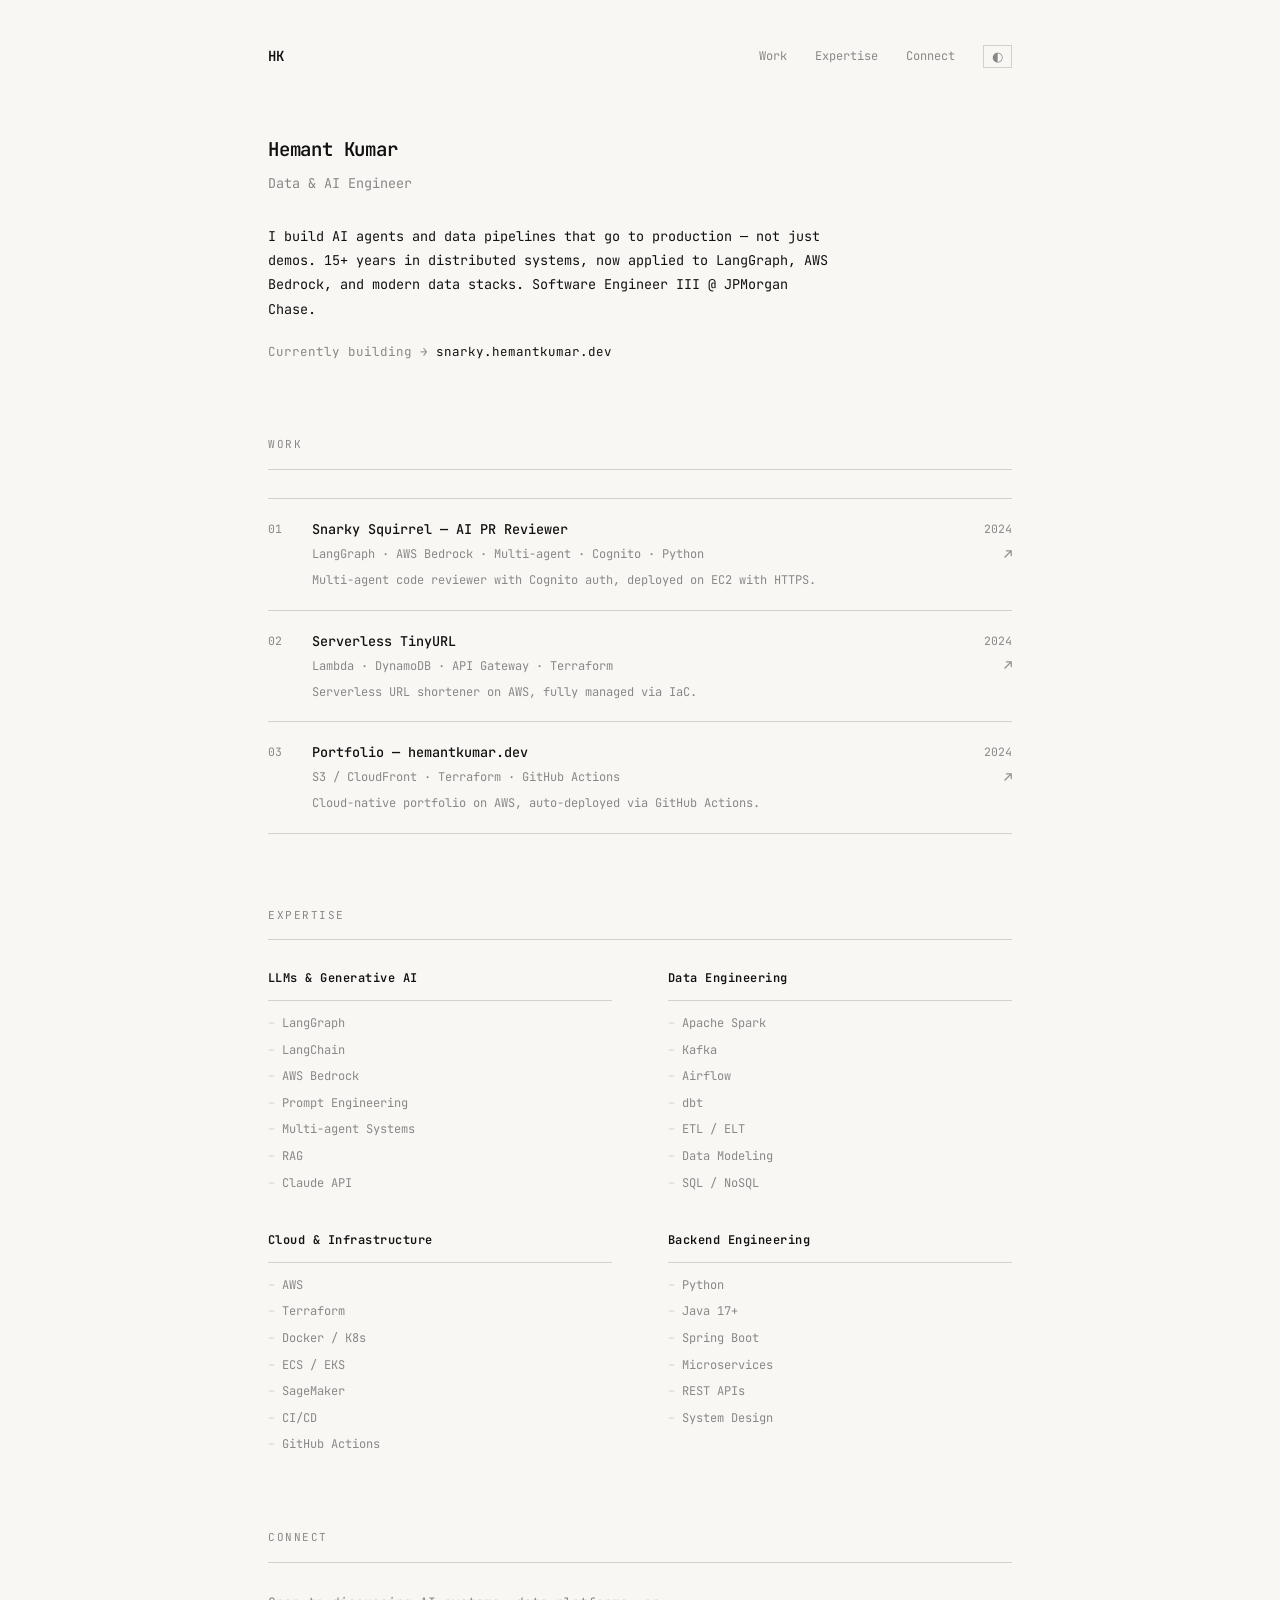
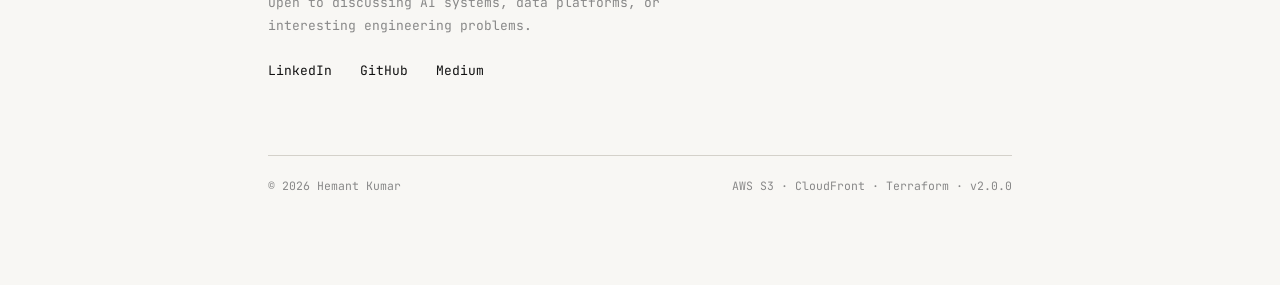
==== hemantkumardev/index.html @ 860867bf "Redesign portfolio as monospace minimal site + update README for Data & AI Engineer positioning - Re" ====
<!DOCTYPE html>
<html lang="en">
<head>
    <meta charset="UTF-8">
    <meta name="viewport" content="width=device-width, initial-scale=1.0">
    <title>Hemant Kumar — Data & AI Engineer</title>

    <!-- Prevent theme flash -->
    <script>
      (function () {
        var s = localStorage.getItem('hk-theme');
        var p = window.matchMedia('(prefers-color-scheme: dark)').matches;
        if (s === 'dark' || (!s && p)) document.documentElement.classList.add('dark');
      })();
    </script>

    <link rel="preconnect" href="https://fonts.googleapis.com">
    <link rel="preconnect" href="https://fonts.gstatic.com" crossorigin>
    <link href="https://fonts.googleapis.com/css2?family=JetBrains+Mono:wght@400;500;600&display=swap" rel="stylesheet">

    <style>
        /* ── THEME ───────────────────────────────────────── */
        :root {
          --bg:       #f8f7f4;
          --text:     #111111;
          --muted:    #888888;
          --border:   #d4d1ca;
          --row-hover:#f0ede8;
          --link:     #111111;
        }
        html.dark {
          --bg:       #0e0e0e;
          --text:     #dedad4;
          --muted:    #555555;
          --border:   #242424;
          --row-hover:#161616;
          --link:     #dedad4;
        }

        /* ── RESET ───────────────────────────────────────── */
        *, *::before, *::after { box-sizing: border-box; margin: 0; padding: 0; }

        /* ── BASE ────────────────────────────────────────── */
        body {
          font-family: 'JetBrains Mono', 'Courier New', monospace;
          font-size: 13.5px;
          line-height: 1.8;
          background: var(--bg);
          color: var(--text);
          max-width: 800px;
          margin: 0 auto;
          padding: 44px 28px 88px;
          transition: background 0.2s ease, color 0.2s ease;
        }

        a {
          color: var(--link);
          text-decoration: none;
        }
        a:hover {
          text-decoration: underline;
          text-decoration-thickness: 1px;
          text-underline-offset: 3px;
        }

        /* ── NAV ─────────────────────────────────────────── */
        .nav {
          display: flex;
          align-items: center;
          justify-content: space-between;
          margin-bottom: 64px;
        }
        .nav-logo {
          font-weight: 600;
          font-size: 14px;
          letter-spacing: 0.02em;
        }
        .nav-right {
          display: flex;
          align-items: center;
          gap: 28px;
        }
        .nav-link {
          font-size: 12px;
          color: var(--muted);
          transition: color 0.15s;
        }
        .nav-link:hover {
          color: var(--text);
          text-decoration: none;
        }
        .theme-btn {
          background: none;
          border: 1px solid var(--border);
          color: var(--muted);
          font-family: inherit;
          font-size: 13px;
          line-height: 1;
          cursor: pointer;
          padding: 4px 8px;
          transition: color 0.15s, border-color 0.15s;
        }
        .theme-btn:hover {
          color: var(--text);
          border-color: var(--text);
        }

        /* ── SECTION LABEL ───────────────────────────────── */
        .label {
          font-size: 11px;
          letter-spacing: 0.14em;
          text-transform: uppercase;
          color: var(--muted);
          padding-bottom: 14px;
          border-bottom: 1px solid var(--border);
          margin-bottom: 28px;
        }

        /* ── HERO ────────────────────────────────────────── */
        .hero {
          margin-bottom: 72px;
        }
        .hero-name {
          font-size: 19px;
          font-weight: 600;
          letter-spacing: -0.01em;
          margin-bottom: 4px;
        }
        .hero-role {
          color: var(--muted);
          margin-bottom: 28px;
        }
        .hero-bio {
          max-width: 560px;
          margin-bottom: 20px;
          color: var(--text);
        }
        .hero-now {
          font-size: 12.5px;
          color: var(--muted);
        }
        .hero-now a { color: var(--text); }

        /* ── WORK ────────────────────────────────────────── */
        .work {
          margin-bottom: 72px;
        }
        .project {
          display: grid;
          grid-template-columns: 28px 1fr auto;
          column-gap: 16px;
          padding: 18px 0;
          border-bottom: 1px solid var(--border);
          color: var(--text);
          transition: background 0.12s, padding 0.12s;
          cursor: pointer;
        }
        .project:first-of-type {
          border-top: 1px solid var(--border);
        }
        .project:hover {
          background: var(--row-hover);
          padding-left: 10px;
          padding-right: 10px;
          margin-left: -10px;
          margin-right: -10px;
          text-decoration: none;
        }
        .project-num {
          font-size: 11.5px;
          color: var(--muted);
          padding-top: 2px;
        }
        .project-body { min-width: 0; }
        .project-title {
          font-weight: 500;
          margin-bottom: 3px;
        }
        .project-tags {
          font-size: 12px;
          color: var(--muted);
          margin-bottom: 4px;
        }
        .project-desc {
          font-size: 12px;
          color: var(--muted);
        }
        .project-right {
          text-align: right;
          display: flex;
          flex-direction: column;
          align-items: flex-end;
          gap: 2px;
          padding-top: 2px;
        }
        .project-year {
          font-size: 11.5px;
          color: var(--muted);
          white-space: nowrap;
        }
        .project-arrow {
          font-size: 14px;
          color: var(--muted);
          transition: color 0.12s;
        }
        .project:hover .project-arrow {
          color: var(--text);
        }

        /* ── EXPERTISE ───────────────────────────────────── */
        .expertise {
          margin-bottom: 72px;
        }
        .skills-grid {
          display: grid;
          grid-template-columns: 1fr 1fr;
          gap: 36px 56px;
        }
        .skill-group { }
        .skill-group-name {
          font-size: 12px;
          font-weight: 600;
          letter-spacing: 0.04em;
          margin-bottom: 12px;
          padding-bottom: 10px;
          border-bottom: 1px solid var(--border);
        }
        .skill-list {
          list-style: none;
          display: flex;
          flex-direction: column;
          gap: 5px;
        }
        .skill-list li {
          font-size: 12px;
          color: var(--muted);
        }
        .skill-list li::before {
          content: "– ";
          color: var(--border);
        }

        /* ── CONNECT ─────────────────────────────────────── */
        .connect {
          margin-bottom: 72px;
        }
        .connect-bio {
          color: var(--muted);
          max-width: 460px;
          margin-bottom: 22px;
          font-size: 13px;
        }
        .connect-links {
          display: flex;
          gap: 28px;
        }
        .connect-link {
          font-size: 13px;
        }

        /* ── FOOTER ──────────────────────────────────────── */
        footer {
          padding-top: 20px;
          border-top: 1px solid var(--border);
          display: flex;
          justify-content: space-between;
          align-items: center;
          flex-wrap: wrap;
          gap: 8px;
          font-size: 11.5px;
          color: var(--muted);
        }

        /* ── RESPONSIVE ──────────────────────────────────── */
        @media (max-width: 560px) {
          body { padding: 32px 20px 64px; }
          .skills-grid { grid-template-columns: 1fr; gap: 28px; }
          .nav-right { gap: 16px; }
          .project { grid-template-columns: 24px 1fr auto; column-gap: 12px; }
        }
    </style>
</head>
<body>

<!-- Nav -->
<nav class="nav">
    <a href="#" class="nav-logo">HK</a>
    <div class="nav-right">
        <a href="#work"      class="nav-link">Work</a>
        <a href="#expertise" class="nav-link">Expertise</a>
        <a href="#connect"   class="nav-link">Connect</a>
        <button id="theme-toggle" class="theme-btn" aria-label="Toggle theme" title="Toggle light / dark">◐</button>
    </div>
</nav>

<main>

    <!-- Hero -->
    <section class="hero">
        <p class="hero-name">Hemant Kumar</p>
        <p class="hero-role">Data &amp; AI Engineer</p>
        <p class="hero-bio">
            I build AI agents and data pipelines that go to production — not just demos.
            15+ years in distributed systems, now applied to LangGraph, AWS Bedrock, and modern data stacks.
            Software Engineer III @ JPMorgan Chase.
        </p>
        <p class="hero-now">
            Currently building → <a href="https://snarky.hemantkumar.dev" target="_blank">snarky.hemantkumar.dev</a>
        </p>
    </section>

    <!-- Work -->
    <section id="work" class="work">
        <p class="label">Work</p>

        <a href="https://snarky.hemantkumar.dev" target="_blank" class="project">
            <span class="project-num">01</span>
            <div class="project-body">
                <p class="project-title">Snarky Squirrel — AI PR Reviewer</p>
                <p class="project-tags">LangGraph · AWS Bedrock · Multi-agent · Cognito · Python</p>
                <p class="project-desc">Multi-agent code reviewer with Cognito auth, deployed on EC2 with HTTPS.</p>
            </div>
            <div class="project-right">
                <span class="project-year">2024</span>
                <span class="project-arrow">↗</span>
            </div>
        </a>

        <a href="https://links.hemantkumar.dev" target="_blank" class="project">
            <span class="project-num">02</span>
            <div class="project-body">
                <p class="project-title">Serverless TinyURL</p>
                <p class="project-tags">Lambda · DynamoDB · API Gateway · Terraform</p>
                <p class="project-desc">Serverless URL shortener on AWS, fully managed via IaC.</p>
            </div>
            <div class="project-right">
                <span class="project-year">2024</span>
                <span class="project-arrow">↗</span>
            </div>
        </a>

        <a href="https://hemantkumar.dev" target="_blank" class="project">
            <span class="project-num">03</span>
            <div class="project-body">
                <p class="project-title">Portfolio — hemantkumar.dev</p>
                <p class="project-tags">S3 / CloudFront · Terraform · GitHub Actions</p>
                <p class="project-desc">Cloud-native portfolio on AWS, auto-deployed via GitHub Actions.</p>
            </div>
            <div class="project-right">
                <span class="project-year">2024</span>
                <span class="project-arrow">↗</span>
            </div>
        </a>
    </section>

    <!-- Expertise -->
    <section id="expertise" class="expertise">
        <p class="label">Expertise</p>

        <div class="skills-grid">
            <div class="skill-group">
                <p class="skill-group-name">LLMs &amp; Generative AI</p>
                <ul class="skill-list">
                    <li>LangGraph</li>
                    <li>LangChain</li>
                    <li>AWS Bedrock</li>
                    <li>Prompt Engineering</li>
                    <li>Multi-agent Systems</li>
                    <li>RAG</li>
                    <li>Claude API</li>
                </ul>
            </div>

            <div class="skill-group">
                <p class="skill-group-name">Data Engineering</p>
                <ul class="skill-list">
                    <li>Apache Spark</li>
                    <li>Kafka</li>
                    <li>Airflow</li>
                    <li>dbt</li>
                    <li>ETL / ELT</li>
                    <li>Data Modeling</li>
                    <li>SQL / NoSQL</li>
                </ul>
            </div>

            <div class="skill-group">
                <p class="skill-group-name">Cloud &amp; Infrastructure</p>
                <ul class="skill-list">
                    <li>AWS</li>
                    <li>Terraform</li>
                    <li>Docker / K8s</li>
                    <li>ECS / EKS</li>
                    <li>SageMaker</li>
                    <li>CI/CD</li>
                    <li>GitHub Actions</li>
                </ul>
            </div>

            <div class="skill-group">
                <p class="skill-group-name">Backend Engineering</p>
                <ul class="skill-list">
                    <li>Python</li>
                    <li>Java 17+</li>
                    <li>Spring Boot</li>
                    <li>Microservices</li>
                    <li>REST APIs</li>
                    <li>System Design</li>
                </ul>
            </div>
        </div>
    </section>

    <!-- Connect -->
    <section id="connect" class="connect">
        <p class="label">Connect</p>
        <p class="connect-bio">
            Open to discussing AI systems, data platforms, or interesting engineering problems.
        </p>
        <div class="connect-links">
            <a href="https://www.linkedin.com/in/hemantk01/" target="_blank" class="connect-link">LinkedIn</a>
            <a href="https://github.com/hkcodebase"           target="_blank" class="connect-link">GitHub</a>
            <a href="https://hkcodeblogs.medium.com"          target="_blank" class="connect-link">Medium</a>
        </div>
    </section>

</main>

<footer>
    <span>© 2026 Hemant Kumar</span>
    <span>AWS S3 · CloudFront · Terraform · v2.0.0</span>
</footer>

<script>
    document.getElementById('theme-toggle').addEventListener('click', function () {
        var isDark = document.documentElement.classList.toggle('dark');
        localStorage.setItem('hk-theme', isDark ? 'dark' : 'light');
    });
</script>

</body>
</html>
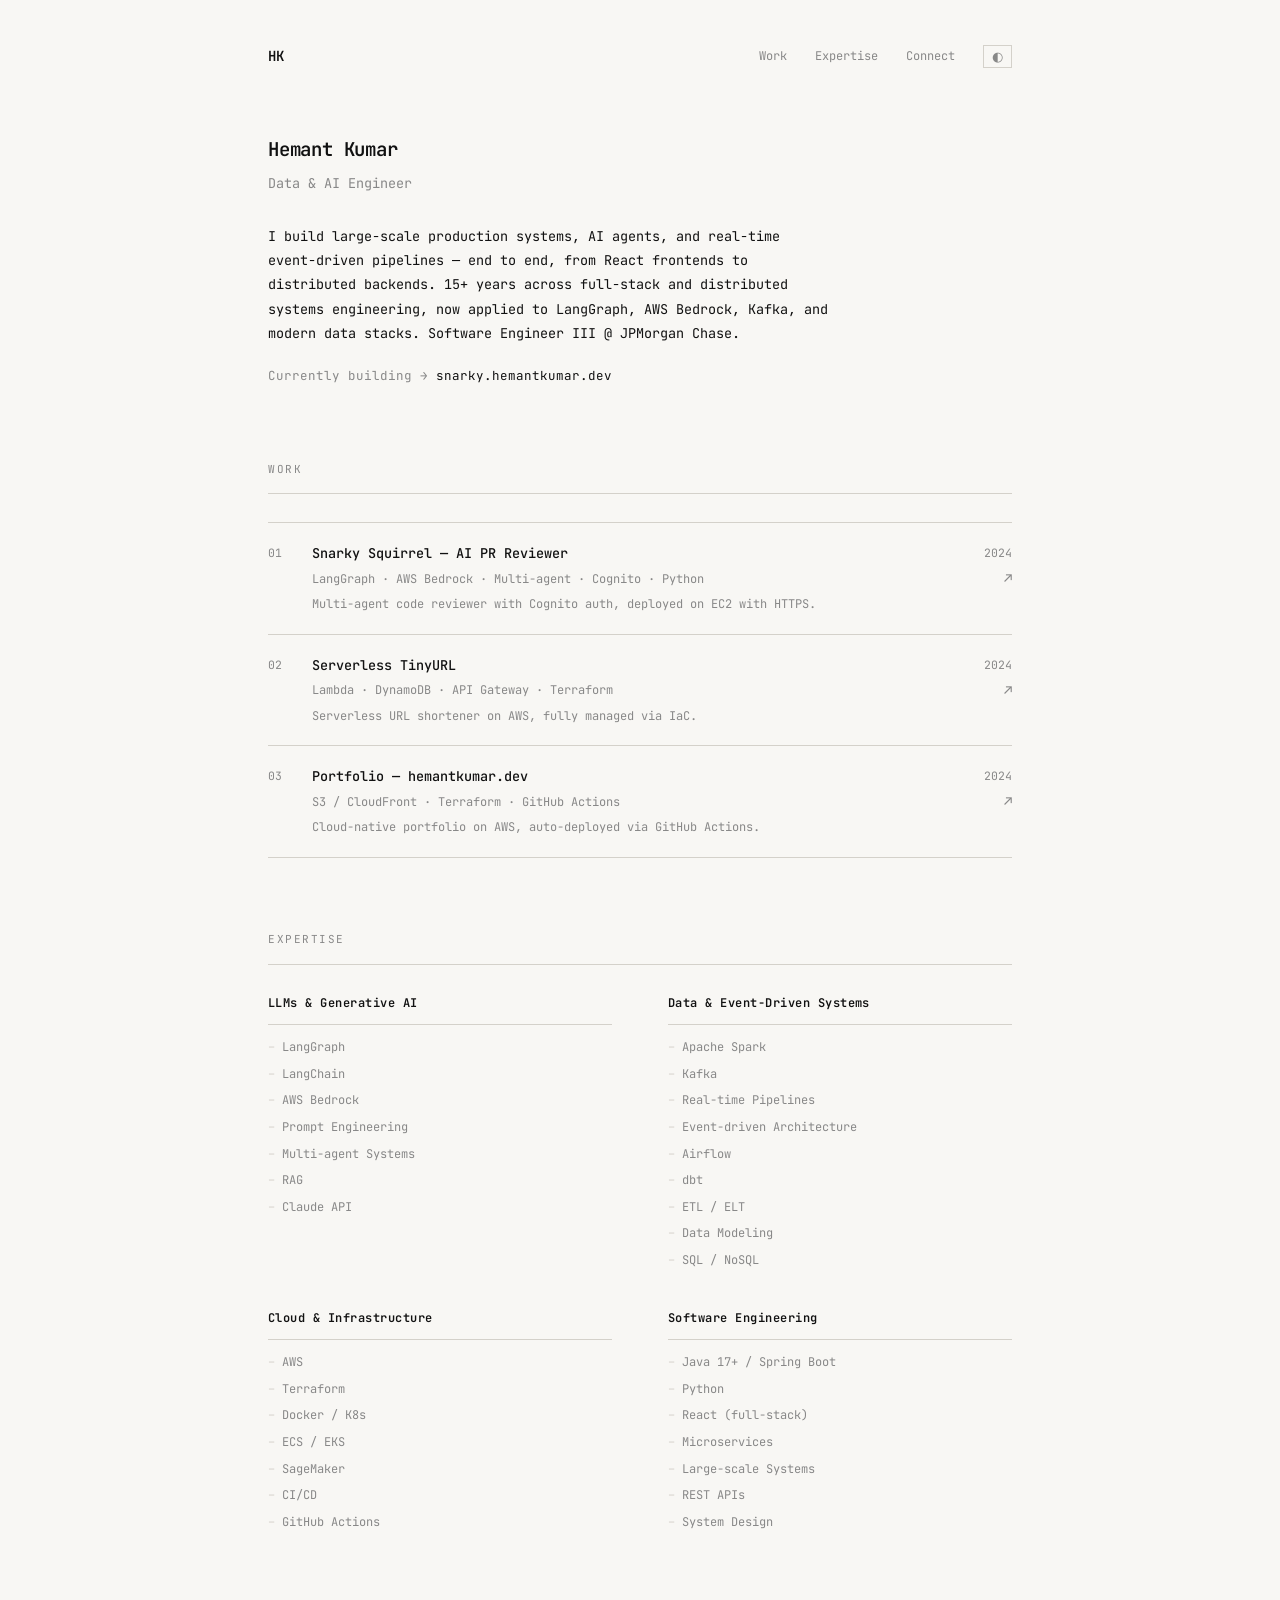
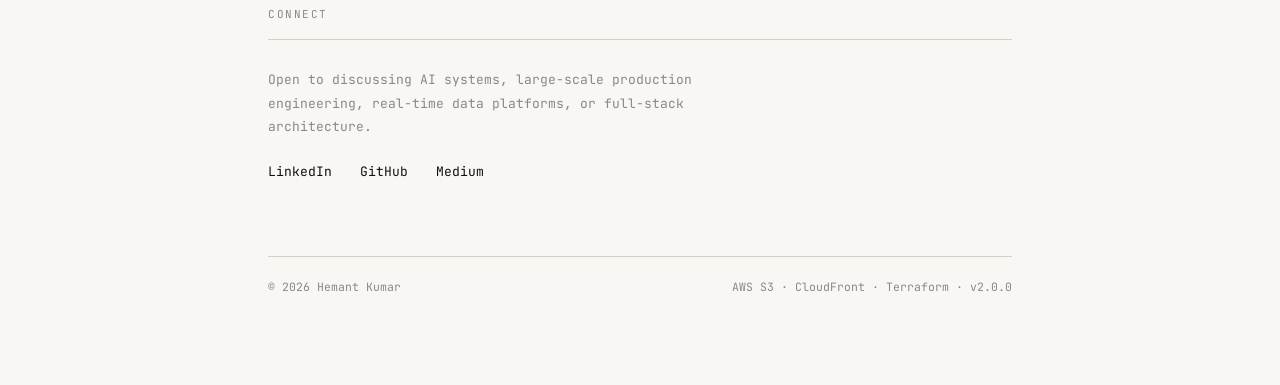
==== commit d7b5f169: "Update content: full-stack, event-driven pipelines, large-scale systems" ====
--- a/hemantkumardev/index.html
+++ b/hemantkumardev/index.html
@@ -86,7 +86,8 @@
           transition: color 0.15s;
         }
         .nav-link:hover {
-          color: var(--text);
+          background: var(--text);
+          color: var(--bg);
           text-decoration: none;
         }
         .theme-btn {
@@ -158,13 +159,27 @@
         .project:first-of-type {
           border-top: 1px solid var(--border);
         }
+        /* Project rows: full dark highlight on hover */
         .project:hover {
-          background: var(--row-hover);
+          background: var(--text);
+          color: var(--bg);
           padding-left: 10px;
           padding-right: 10px;
           margin-left: -10px;
           margin-right: -10px;
           text-decoration: none;
+        }
+        /* Cascade light text to all children */
+        .project:hover .project-title,
+        .project:hover .project-arrow {
+          color: var(--bg);
+        }
+        .project:hover .project-num,
+        .project:hover .project-tags,
+        .project:hover .project-desc,
+        .project:hover .project-year {
+          color: var(--bg);
+          opacity: 0.55;
         }
         .project-num {
           font-size: 11.5px;
@@ -256,6 +271,11 @@
         }
         .connect-link {
           font-size: 13px;
+        }
+        .connect-link:hover {
+          background: var(--text);
+          color: var(--bg);
+          text-decoration: none;
         }
 
         /* ── FOOTER ──────────────────────────────────────── */
@@ -300,8 +320,10 @@
         <p class="hero-name">Hemant Kumar</p>
         <p class="hero-role">Data &amp; AI Engineer</p>
         <p class="hero-bio">
-            I build AI agents and data pipelines that go to production — not just demos.
-            15+ years in distributed systems, now applied to LangGraph, AWS Bedrock, and modern data stacks.
+            I build large-scale production systems, AI agents, and real-time event-driven pipelines —
+            end to end, from React frontends to distributed backends.
+            15+ years across full-stack and distributed systems engineering, now applied to
+            LangGraph, AWS Bedrock, Kafka, and modern data stacks.
             Software Engineer III @ JPMorgan Chase.
         </p>
         <p class="hero-now">
@@ -372,10 +394,12 @@
             </div>
 
             <div class="skill-group">
-                <p class="skill-group-name">Data Engineering</p>
+                <p class="skill-group-name">Data &amp; Event-Driven Systems</p>
                 <ul class="skill-list">
                     <li>Apache Spark</li>
                     <li>Kafka</li>
+                    <li>Real-time Pipelines</li>
+                    <li>Event-driven Architecture</li>
                     <li>Airflow</li>
                     <li>dbt</li>
                     <li>ETL / ELT</li>
@@ -398,12 +422,13 @@
             </div>
 
             <div class="skill-group">
-                <p class="skill-group-name">Backend Engineering</p>
+                <p class="skill-group-name">Software Engineering</p>
                 <ul class="skill-list">
+                    <li>Java 17+ / Spring Boot</li>
                     <li>Python</li>
-                    <li>Java 17+</li>
-                    <li>Spring Boot</li>
+                    <li>React (full-stack)</li>
                     <li>Microservices</li>
+                    <li>Large-scale Systems</li>
                     <li>REST APIs</li>
                     <li>System Design</li>
                 </ul>
@@ -415,7 +440,7 @@
     <section id="connect" class="connect">
         <p class="label">Connect</p>
         <p class="connect-bio">
-            Open to discussing AI systems, data platforms, or interesting engineering problems.
+            Open to discussing AI systems, large-scale production engineering, real-time data platforms, or full-stack architecture.
         </p>
         <div class="connect-links">
             <a href="https://www.linkedin.com/in/hemantk01/" target="_blank" class="connect-link">LinkedIn</a>
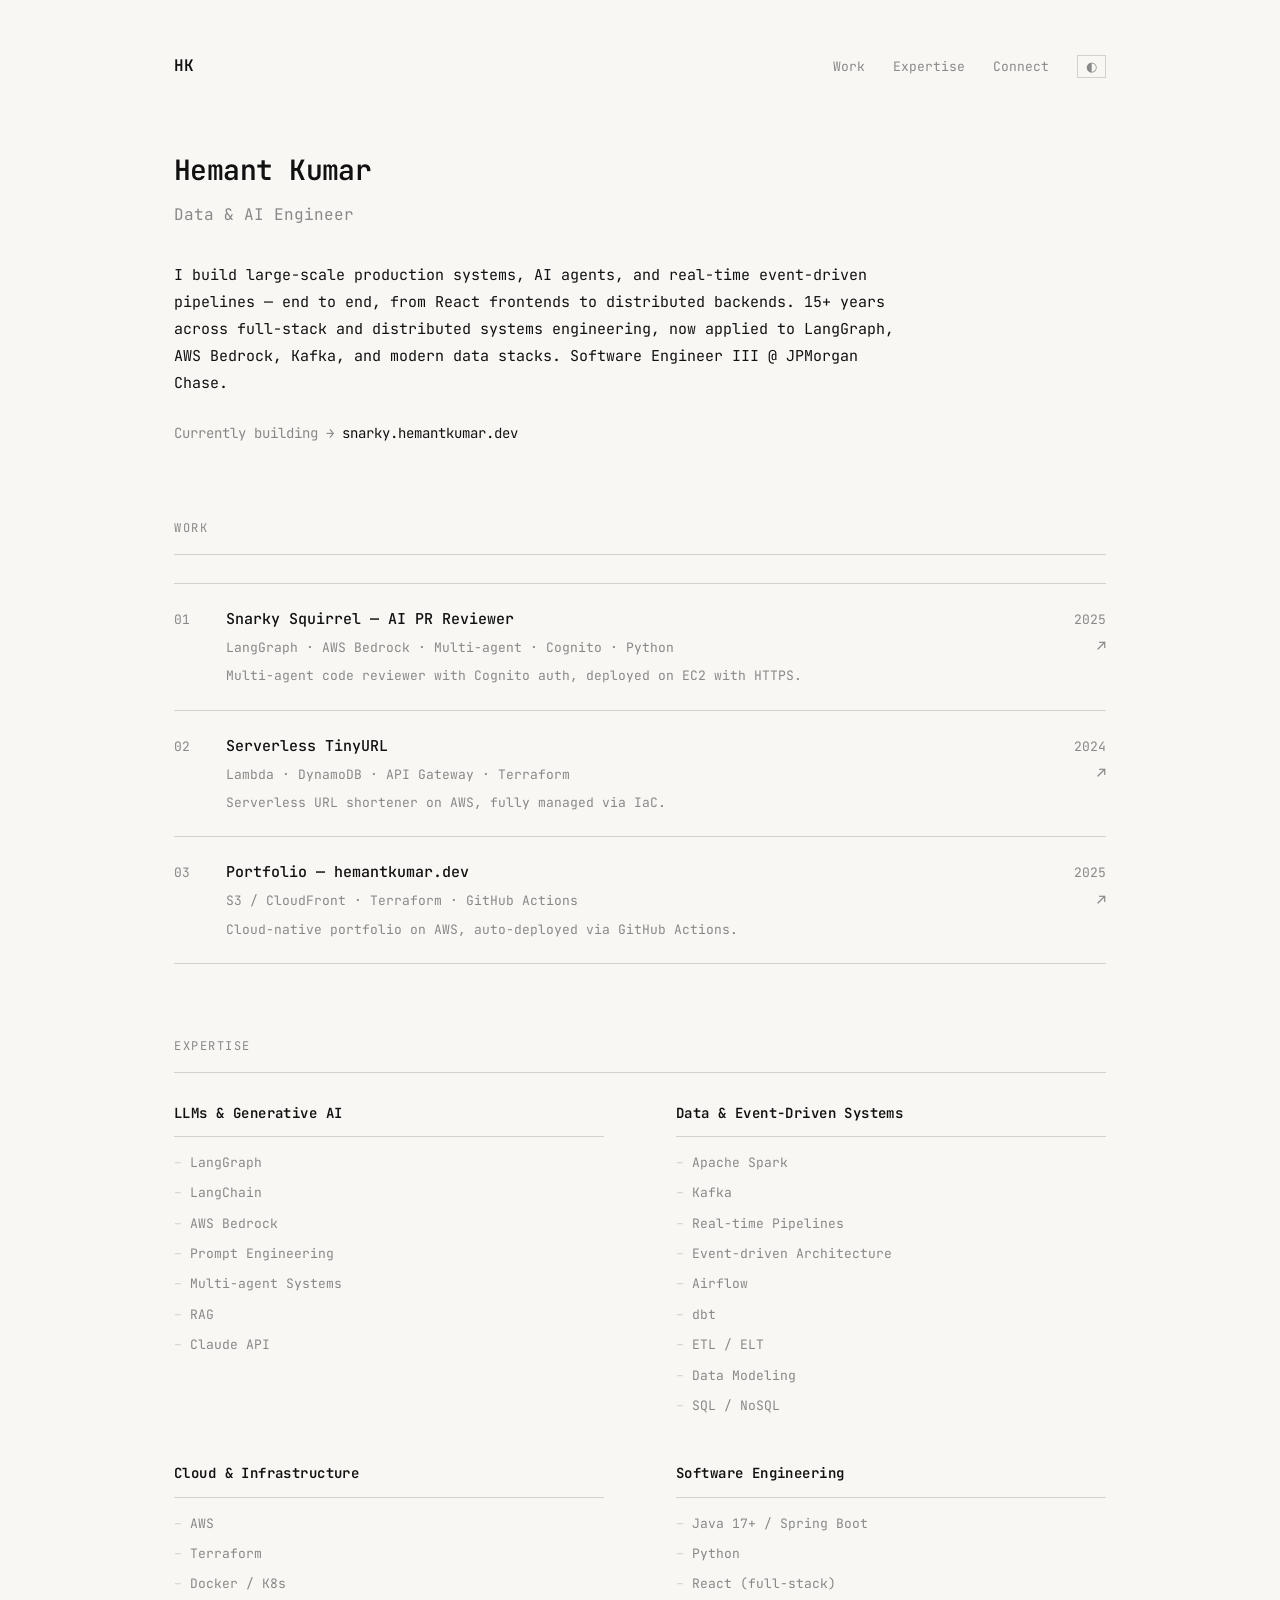
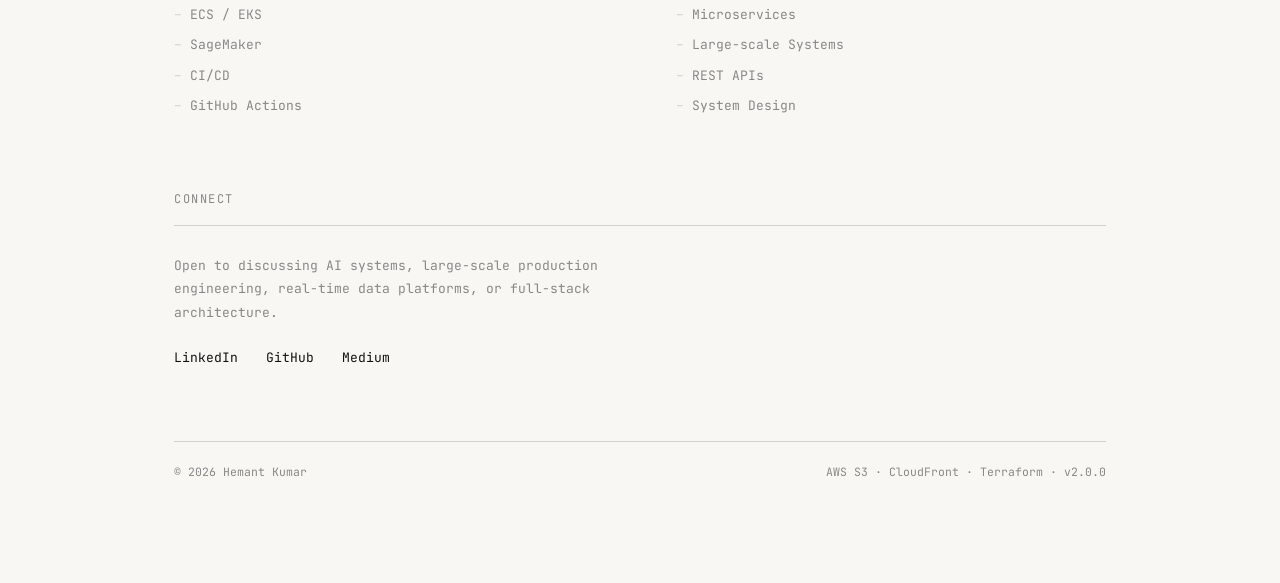
==== commit 22e774e8: "increase font sizes, widen layout, update project years" ====
--- a/hemantkumardev/index.html
+++ b/hemantkumardev/index.html
@@ -43,13 +43,13 @@
         /* ── BASE ────────────────────────────────────────── */
         body {
           font-family: 'JetBrains Mono', 'Courier New', monospace;
-          font-size: 13.5px;
+          font-size: 15px;
           line-height: 1.8;
           background: var(--bg);
           color: var(--text);
-          max-width: 800px;
+          max-width: 1020px;
           margin: 0 auto;
-          padding: 44px 28px 88px;
+          padding: 52px 44px 100px;
           transition: background 0.2s ease, color 0.2s ease;
         }
 
@@ -72,7 +72,7 @@
         }
         .nav-logo {
           font-weight: 600;
-          font-size: 14px;
+          font-size: 16px;
           letter-spacing: 0.02em;
         }
         .nav-right {
@@ -81,7 +81,7 @@
           gap: 28px;
         }
         .nav-link {
-          font-size: 12px;
+          font-size: 13px;
           color: var(--muted);
           transition: color 0.15s;
         }
@@ -108,8 +108,8 @@
 
         /* ── SECTION LABEL ───────────────────────────────── */
         .label {
-          font-size: 11px;
-          letter-spacing: 0.14em;
+          font-size: 12px;
+          letter-spacing: 0.13em;
           text-transform: uppercase;
           color: var(--muted);
           padding-bottom: 14px;
@@ -122,22 +122,23 @@
           margin-bottom: 72px;
         }
         .hero-name {
-          font-size: 19px;
+          font-size: 28px;
           font-weight: 600;
-          letter-spacing: -0.01em;
-          margin-bottom: 4px;
+          letter-spacing: -0.02em;
+          margin-bottom: 6px;
         }
         .hero-role {
-          color: var(--muted);
-          margin-bottom: 28px;
+          font-size: 16px;
+          color: var(--muted);
+          margin-bottom: 32px;
         }
         .hero-bio {
-          max-width: 560px;
-          margin-bottom: 20px;
+          max-width: 720px;
+          margin-bottom: 24px;
           color: var(--text);
         }
         .hero-now {
-          font-size: 12.5px;
+          font-size: 14px;
           color: var(--muted);
         }
         .hero-now a { color: var(--text); }
@@ -148,9 +149,9 @@
         }
         .project {
           display: grid;
-          grid-template-columns: 28px 1fr auto;
-          column-gap: 16px;
-          padding: 18px 0;
+          grid-template-columns: 32px 1fr auto;
+          column-gap: 20px;
+          padding: 22px 0;
           border-bottom: 1px solid var(--border);
           color: var(--text);
           transition: background 0.12s, padding 0.12s;
@@ -182,7 +183,7 @@
           opacity: 0.55;
         }
         .project-num {
-          font-size: 11.5px;
+          font-size: 13px;
           color: var(--muted);
           padding-top: 2px;
         }
@@ -192,12 +193,12 @@
           margin-bottom: 3px;
         }
         .project-tags {
-          font-size: 12px;
-          color: var(--muted);
-          margin-bottom: 4px;
+          font-size: 13px;
+          color: var(--muted);
+          margin-bottom: 5px;
         }
         .project-desc {
-          font-size: 12px;
+          font-size: 13px;
           color: var(--muted);
         }
         .project-right {
@@ -209,12 +210,12 @@
           padding-top: 2px;
         }
         .project-year {
-          font-size: 11.5px;
+          font-size: 13px;
           color: var(--muted);
           white-space: nowrap;
         }
         .project-arrow {
-          font-size: 14px;
+          font-size: 15px;
           color: var(--muted);
           transition: color 0.12s;
         }
@@ -229,14 +230,14 @@
         .skills-grid {
           display: grid;
           grid-template-columns: 1fr 1fr;
-          gap: 36px 56px;
+          gap: 44px 72px;
         }
         .skill-group { }
         .skill-group-name {
-          font-size: 12px;
+          font-size: 14px;
           font-weight: 600;
-          letter-spacing: 0.04em;
-          margin-bottom: 12px;
+          letter-spacing: 0.03em;
+          margin-bottom: 14px;
           padding-bottom: 10px;
           border-bottom: 1px solid var(--border);
         }
@@ -244,10 +245,10 @@
           list-style: none;
           display: flex;
           flex-direction: column;
-          gap: 5px;
+          gap: 7px;
         }
         .skill-list li {
-          font-size: 12px;
+          font-size: 13px;
           color: var(--muted);
         }
         .skill-list li::before {
@@ -343,7 +344,7 @@
                 <p class="project-desc">Multi-agent code reviewer with Cognito auth, deployed on EC2 with HTTPS.</p>
             </div>
             <div class="project-right">
-                <span class="project-year">2024</span>
+                <span class="project-year">2025</span>
                 <span class="project-arrow">↗</span>
             </div>
         </a>
@@ -369,7 +370,7 @@
                 <p class="project-desc">Cloud-native portfolio on AWS, auto-deployed via GitHub Actions.</p>
             </div>
             <div class="project-right">
-                <span class="project-year">2024</span>
+                <span class="project-year">2025</span>
                 <span class="project-arrow">↗</span>
             </div>
         </a>
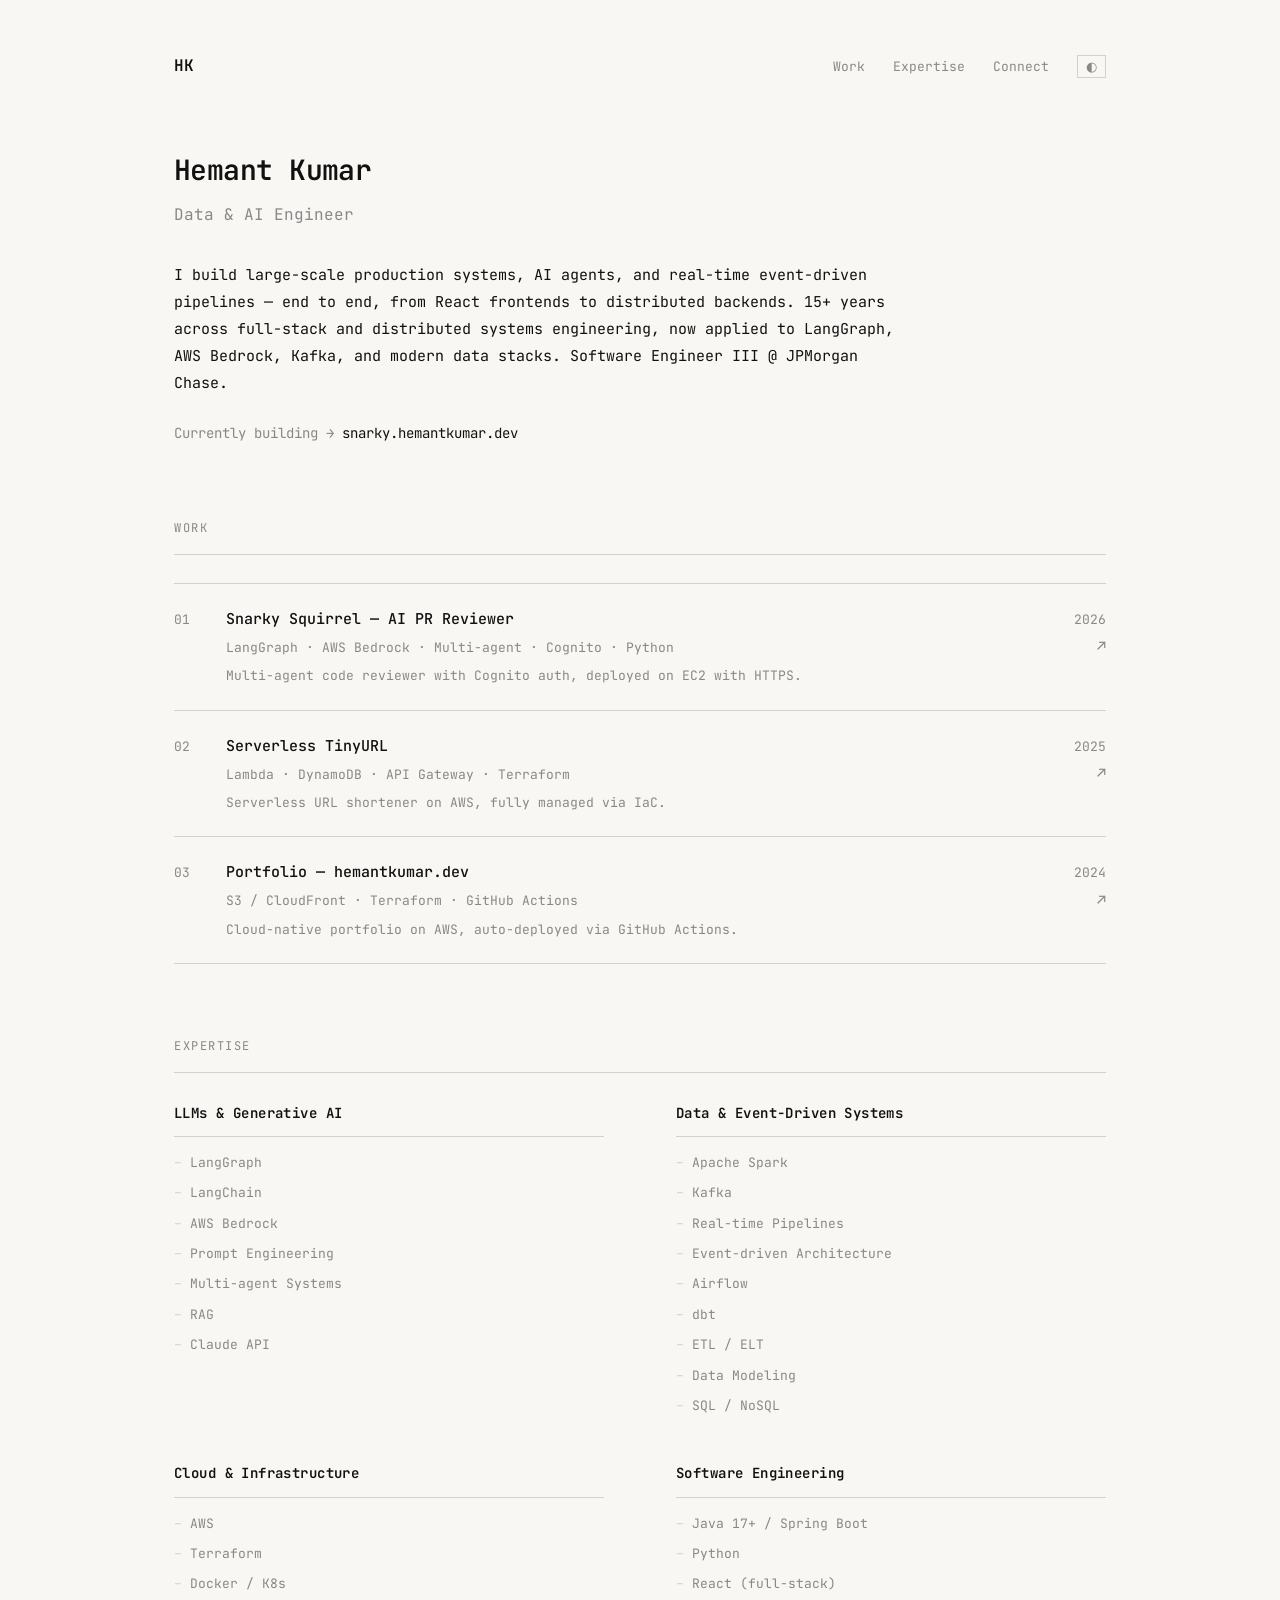
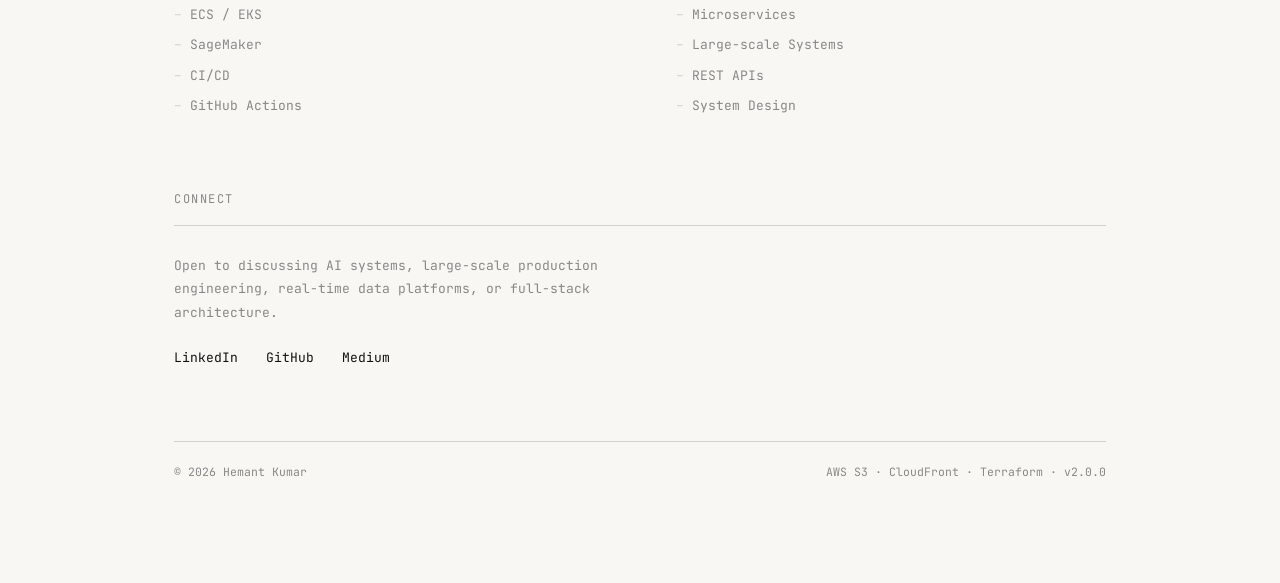
==== commit 64eb5cf9: "fix project years: 01→2026, 02→2025, 03→2024" ====
--- a/hemantkumardev/index.html
+++ b/hemantkumardev/index.html
@@ -344,7 +344,7 @@
                 <p class="project-desc">Multi-agent code reviewer with Cognito auth, deployed on EC2 with HTTPS.</p>
             </div>
             <div class="project-right">
-                <span class="project-year">2025</span>
+                <span class="project-year">2026</span>
                 <span class="project-arrow">↗</span>
             </div>
         </a>
@@ -357,7 +357,7 @@
                 <p class="project-desc">Serverless URL shortener on AWS, fully managed via IaC.</p>
             </div>
             <div class="project-right">
-                <span class="project-year">2024</span>
+                <span class="project-year">2025</span>
                 <span class="project-arrow">↗</span>
             </div>
         </a>
@@ -370,7 +370,7 @@
                 <p class="project-desc">Cloud-native portfolio on AWS, auto-deployed via GitHub Actions.</p>
             </div>
             <div class="project-right">
-                <span class="project-year">2025</span>
+                <span class="project-year">2024</span>
                 <span class="project-arrow">↗</span>
             </div>
         </a>
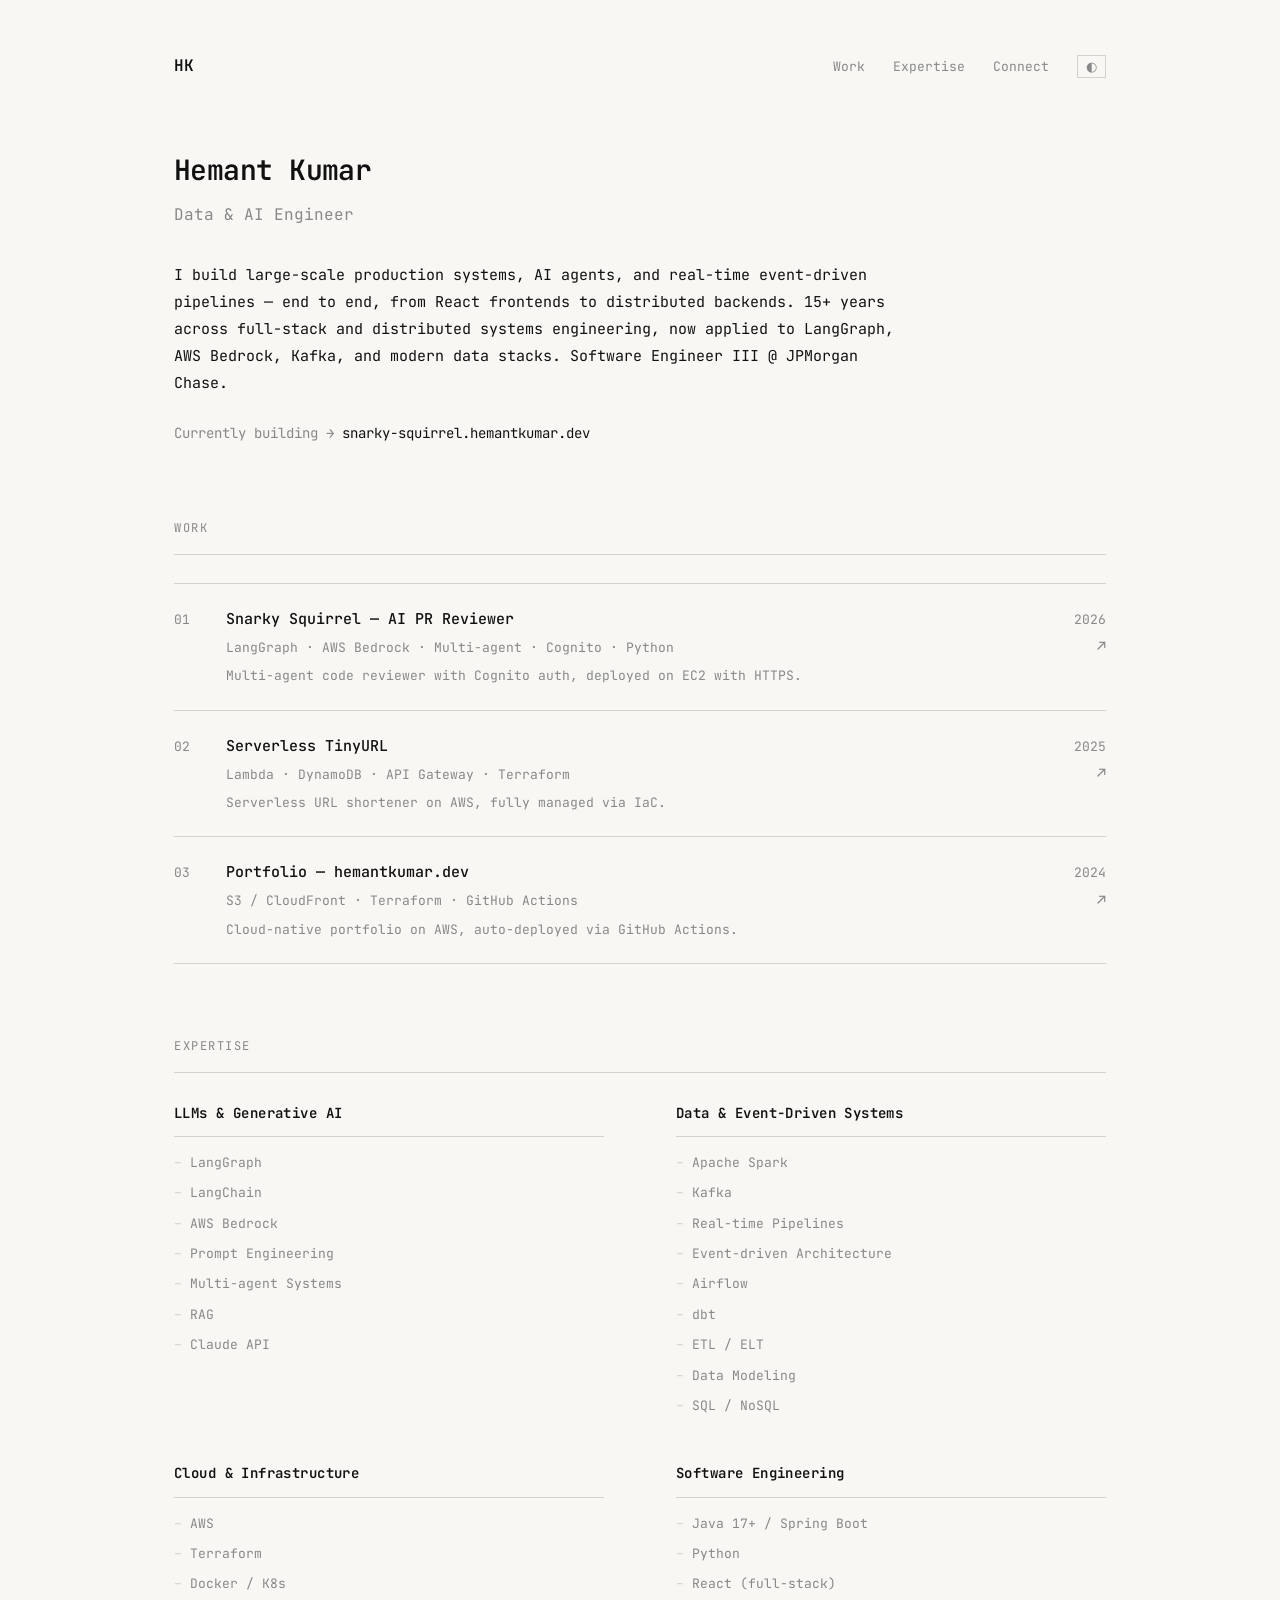
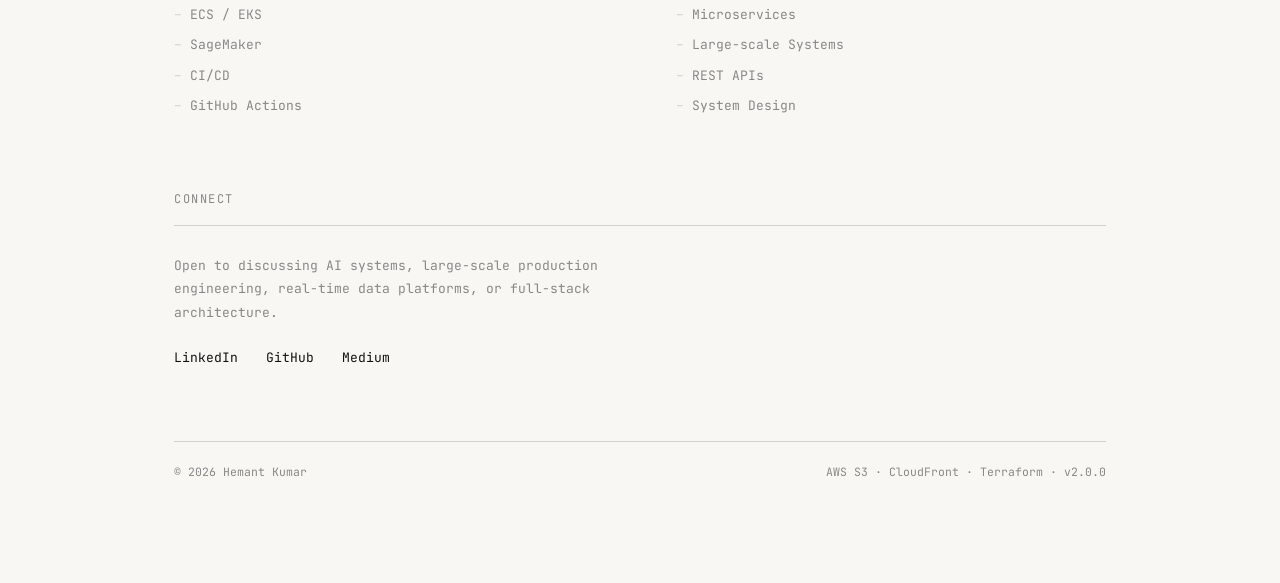
==== commit 3dcc6033: "link updated to snarky-squirrel.hemantkumar.dev" ====
--- a/hemantkumardev/index.html
+++ b/hemantkumardev/index.html
@@ -328,7 +328,7 @@
             Software Engineer III @ JPMorgan Chase.
         </p>
         <p class="hero-now">
-            Currently building → <a href="https://snarky.hemantkumar.dev" target="_blank">snarky.hemantkumar.dev</a>
+            Currently building → <a href="https://snarky-squirrel.hemantkumar.dev" target="_blank">snarky-squirrel.hemantkumar.dev</a>
         </p>
     </section>
 
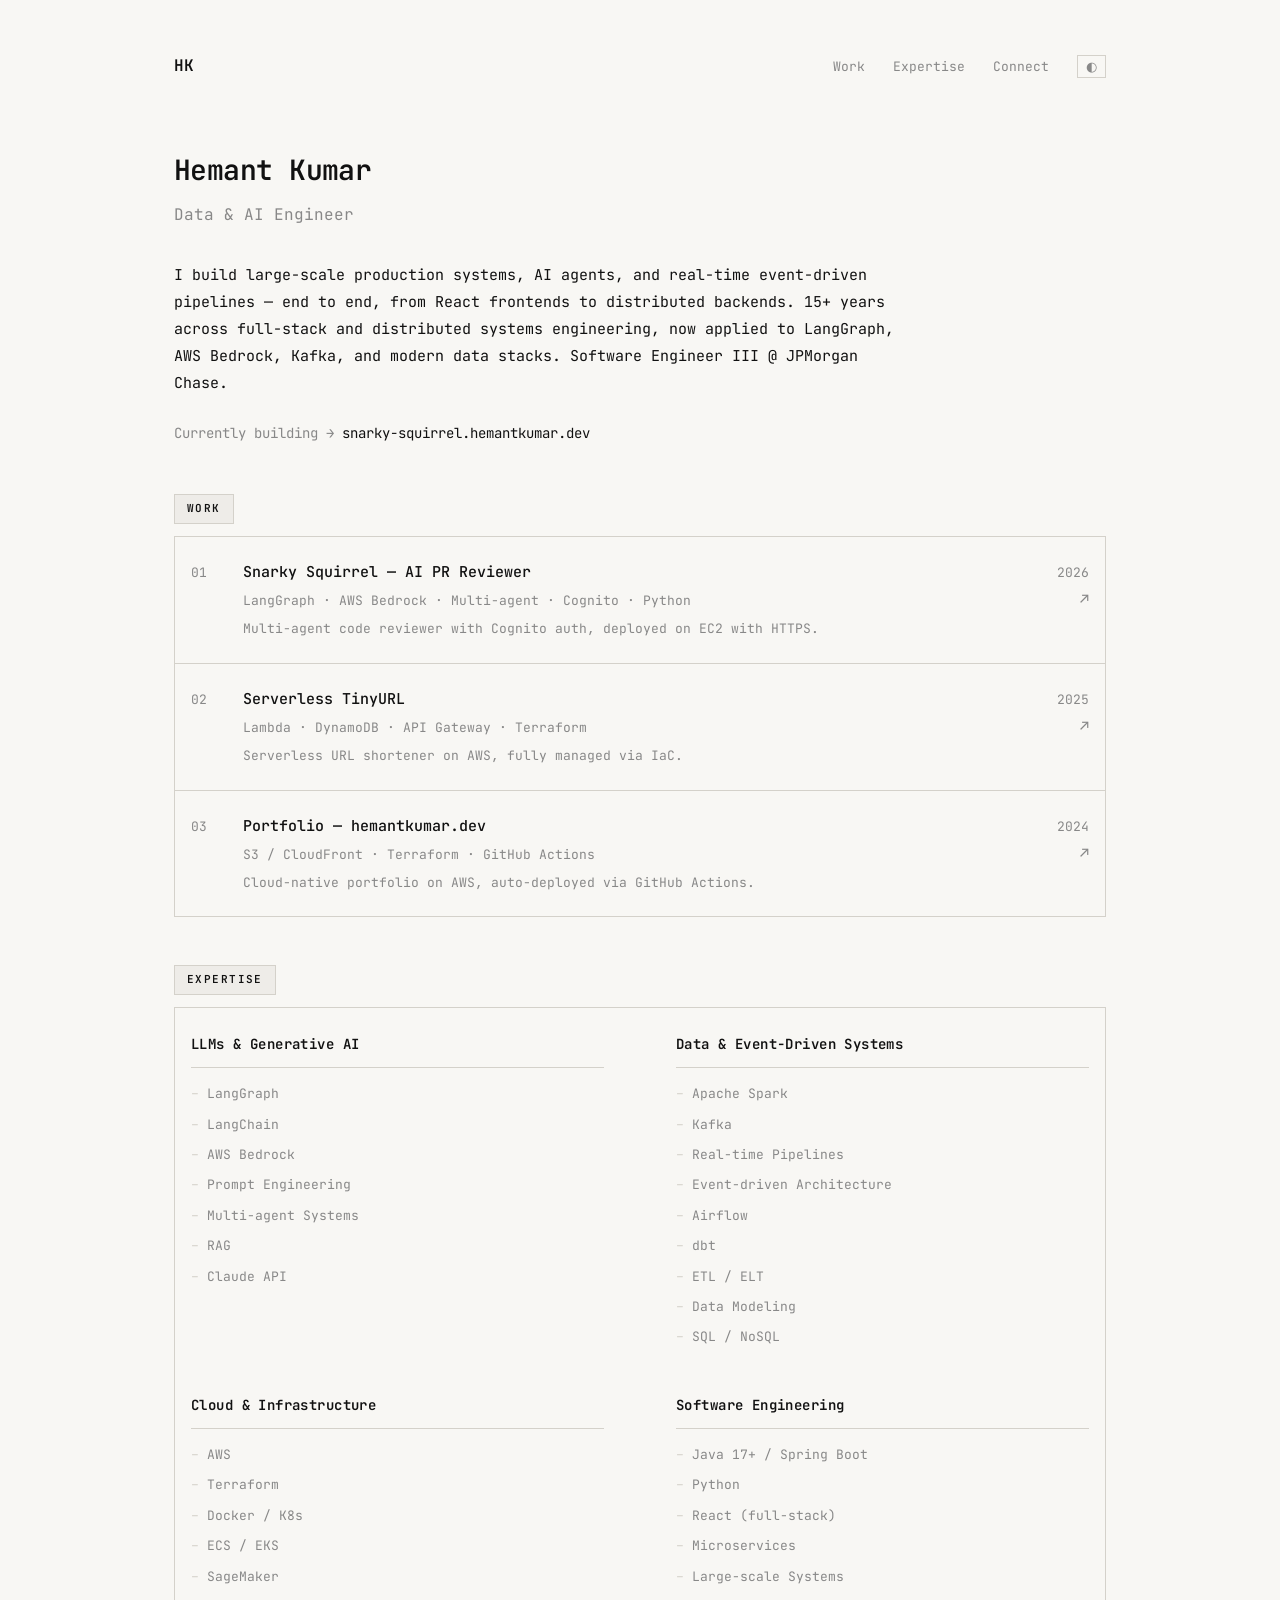
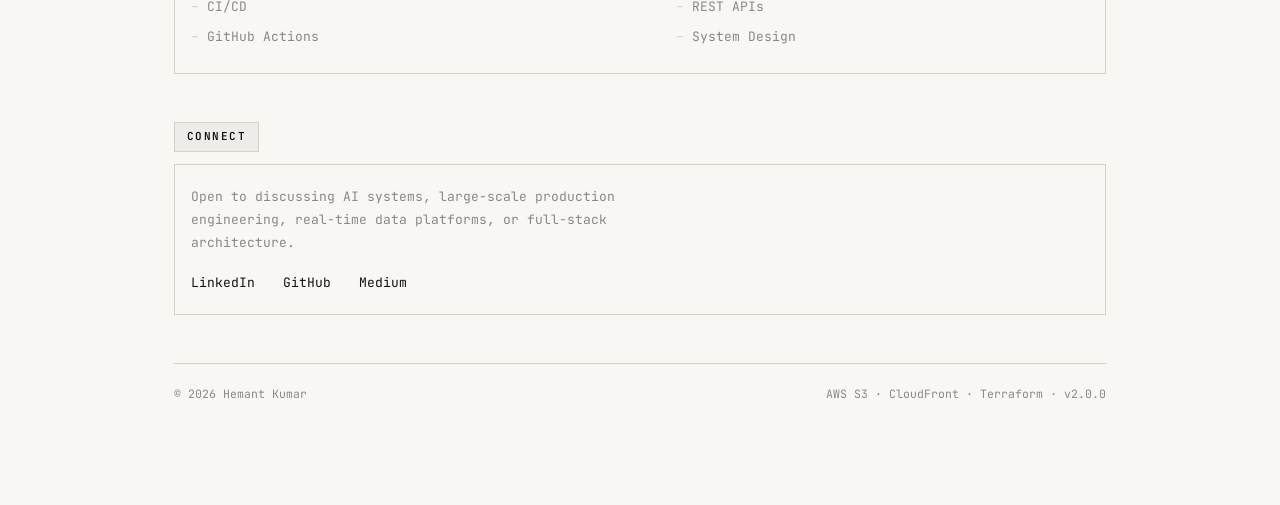
==== commit 3cb21507: "css updated" ====
--- a/hemantkumardev/index.html
+++ b/hemantkumardev/index.html
@@ -17,289 +17,7 @@
     <link rel="preconnect" href="https://fonts.googleapis.com">
     <link rel="preconnect" href="https://fonts.gstatic.com" crossorigin>
     <link href="https://fonts.googleapis.com/css2?family=JetBrains+Mono:wght@400;500;600&display=swap" rel="stylesheet">
-
-    <style>
-        /* ── THEME ───────────────────────────────────────── */
-        :root {
-          --bg:       #f8f7f4;
-          --text:     #111111;
-          --muted:    #888888;
-          --border:   #d4d1ca;
-          --row-hover:#f0ede8;
-          --link:     #111111;
-        }
-        html.dark {
-          --bg:       #0e0e0e;
-          --text:     #dedad4;
-          --muted:    #555555;
-          --border:   #242424;
-          --row-hover:#161616;
-          --link:     #dedad4;
-        }
-
-        /* ── RESET ───────────────────────────────────────── */
-        *, *::before, *::after { box-sizing: border-box; margin: 0; padding: 0; }
-
-        /* ── BASE ────────────────────────────────────────── */
-        body {
-          font-family: 'JetBrains Mono', 'Courier New', monospace;
-          font-size: 15px;
-          line-height: 1.8;
-          background: var(--bg);
-          color: var(--text);
-          max-width: 1020px;
-          margin: 0 auto;
-          padding: 52px 44px 100px;
-          transition: background 0.2s ease, color 0.2s ease;
-        }
-
-        a {
-          color: var(--link);
-          text-decoration: none;
-        }
-        a:hover {
-          text-decoration: underline;
-          text-decoration-thickness: 1px;
-          text-underline-offset: 3px;
-        }
-
-        /* ── NAV ─────────────────────────────────────────── */
-        .nav {
-          display: flex;
-          align-items: center;
-          justify-content: space-between;
-          margin-bottom: 64px;
-        }
-        .nav-logo {
-          font-weight: 600;
-          font-size: 16px;
-          letter-spacing: 0.02em;
-        }
-        .nav-right {
-          display: flex;
-          align-items: center;
-          gap: 28px;
-        }
-        .nav-link {
-          font-size: 13px;
-          color: var(--muted);
-          transition: color 0.15s;
-        }
-        .nav-link:hover {
-          background: var(--text);
-          color: var(--bg);
-          text-decoration: none;
-        }
-        .theme-btn {
-          background: none;
-          border: 1px solid var(--border);
-          color: var(--muted);
-          font-family: inherit;
-          font-size: 13px;
-          line-height: 1;
-          cursor: pointer;
-          padding: 4px 8px;
-          transition: color 0.15s, border-color 0.15s;
-        }
-        .theme-btn:hover {
-          color: var(--text);
-          border-color: var(--text);
-        }
-
-        /* ── SECTION LABEL ───────────────────────────────── */
-        .label {
-          font-size: 12px;
-          letter-spacing: 0.13em;
-          text-transform: uppercase;
-          color: var(--muted);
-          padding-bottom: 14px;
-          border-bottom: 1px solid var(--border);
-          margin-bottom: 28px;
-        }
-
-        /* ── HERO ────────────────────────────────────────── */
-        .hero {
-          margin-bottom: 72px;
-        }
-        .hero-name {
-          font-size: 28px;
-          font-weight: 600;
-          letter-spacing: -0.02em;
-          margin-bottom: 6px;
-        }
-        .hero-role {
-          font-size: 16px;
-          color: var(--muted);
-          margin-bottom: 32px;
-        }
-        .hero-bio {
-          max-width: 720px;
-          margin-bottom: 24px;
-          color: var(--text);
-        }
-        .hero-now {
-          font-size: 14px;
-          color: var(--muted);
-        }
-        .hero-now a { color: var(--text); }
-
-        /* ── WORK ────────────────────────────────────────── */
-        .work {
-          margin-bottom: 72px;
-        }
-        .project {
-          display: grid;
-          grid-template-columns: 32px 1fr auto;
-          column-gap: 20px;
-          padding: 22px 0;
-          border-bottom: 1px solid var(--border);
-          color: var(--text);
-          transition: background 0.12s, padding 0.12s;
-          cursor: pointer;
-        }
-        .project:first-of-type {
-          border-top: 1px solid var(--border);
-        }
-        /* Project rows: full dark highlight on hover */
-        .project:hover {
-          background: var(--text);
-          color: var(--bg);
-          padding-left: 10px;
-          padding-right: 10px;
-          margin-left: -10px;
-          margin-right: -10px;
-          text-decoration: none;
-        }
-        /* Cascade light text to all children */
-        .project:hover .project-title,
-        .project:hover .project-arrow {
-          color: var(--bg);
-        }
-        .project:hover .project-num,
-        .project:hover .project-tags,
-        .project:hover .project-desc,
-        .project:hover .project-year {
-          color: var(--bg);
-          opacity: 0.55;
-        }
-        .project-num {
-          font-size: 13px;
-          color: var(--muted);
-          padding-top: 2px;
-        }
-        .project-body { min-width: 0; }
-        .project-title {
-          font-weight: 500;
-          margin-bottom: 3px;
-        }
-        .project-tags {
-          font-size: 13px;
-          color: var(--muted);
-          margin-bottom: 5px;
-        }
-        .project-desc {
-          font-size: 13px;
-          color: var(--muted);
-        }
-        .project-right {
-          text-align: right;
-          display: flex;
-          flex-direction: column;
-          align-items: flex-end;
-          gap: 2px;
-          padding-top: 2px;
-        }
-        .project-year {
-          font-size: 13px;
-          color: var(--muted);
-          white-space: nowrap;
-        }
-        .project-arrow {
-          font-size: 15px;
-          color: var(--muted);
-          transition: color 0.12s;
-        }
-        .project:hover .project-arrow {
-          color: var(--text);
-        }
-
-        /* ── EXPERTISE ───────────────────────────────────── */
-        .expertise {
-          margin-bottom: 72px;
-        }
-        .skills-grid {
-          display: grid;
-          grid-template-columns: 1fr 1fr;
-          gap: 44px 72px;
-        }
-        .skill-group { }
-        .skill-group-name {
-          font-size: 14px;
-          font-weight: 600;
-          letter-spacing: 0.03em;
-          margin-bottom: 14px;
-          padding-bottom: 10px;
-          border-bottom: 1px solid var(--border);
-        }
-        .skill-list {
-          list-style: none;
-          display: flex;
-          flex-direction: column;
-          gap: 7px;
-        }
-        .skill-list li {
-          font-size: 13px;
-          color: var(--muted);
-        }
-        .skill-list li::before {
-          content: "– ";
-          color: var(--border);
-        }
-
-        /* ── CONNECT ─────────────────────────────────────── */
-        .connect {
-          margin-bottom: 72px;
-        }
-        .connect-bio {
-          color: var(--muted);
-          max-width: 460px;
-          margin-bottom: 22px;
-          font-size: 13px;
-        }
-        .connect-links {
-          display: flex;
-          gap: 28px;
-        }
-        .connect-link {
-          font-size: 13px;
-        }
-        .connect-link:hover {
-          background: var(--text);
-          color: var(--bg);
-          text-decoration: none;
-        }
-
-        /* ── FOOTER ──────────────────────────────────────── */
-        footer {
-          padding-top: 20px;
-          border-top: 1px solid var(--border);
-          display: flex;
-          justify-content: space-between;
-          align-items: center;
-          flex-wrap: wrap;
-          gap: 8px;
-          font-size: 11.5px;
-          color: var(--muted);
-        }
-
-        /* ── RESPONSIVE ──────────────────────────────────── */
-        @media (max-width: 560px) {
-          body { padding: 32px 20px 64px; }
-          .skills-grid { grid-template-columns: 1fr; gap: 28px; }
-          .nav-right { gap: 16px; }
-          .project { grid-template-columns: 24px 1fr auto; column-gap: 12px; }
-        }
-    </style>
+    <link rel="stylesheet" href="hk.css">
 </head>
 <body>
 
@@ -335,104 +53,106 @@
     <!-- Work -->
     <section id="work" class="work">
         <p class="label">Work</p>
+        <div class="box">
+            <a href="https://snarky-squirrel.hemantkumar.dev" target="_blank" class="project">
+                <span class="project-num">01</span>
+                <div class="project-body">
+                    <p class="project-title">Snarky Squirrel — AI PR Reviewer</p>
+                    <p class="project-tags">LangGraph · AWS Bedrock · Multi-agent · Cognito · Python</p>
+                    <p class="project-desc">Multi-agent code reviewer with Cognito auth, deployed on EC2 with HTTPS.</p>
+                </div>
+                <div class="project-right">
+                    <span class="project-year">2026</span>
+                    <span class="project-arrow">↗</span>
+                </div>
+            </a>
 
-        <a href="https://snarky.hemantkumar.dev" target="_blank" class="project">
-            <span class="project-num">01</span>
-            <div class="project-body">
-                <p class="project-title">Snarky Squirrel — AI PR Reviewer</p>
-                <p class="project-tags">LangGraph · AWS Bedrock · Multi-agent · Cognito · Python</p>
-                <p class="project-desc">Multi-agent code reviewer with Cognito auth, deployed on EC2 with HTTPS.</p>
-            </div>
-            <div class="project-right">
-                <span class="project-year">2026</span>
-                <span class="project-arrow">↗</span>
-            </div>
-        </a>
+            <a href="https://links.hemantkumar.dev" target="_blank" class="project">
+                <span class="project-num">02</span>
+                <div class="project-body">
+                    <p class="project-title">Serverless TinyURL</p>
+                    <p class="project-tags">Lambda · DynamoDB · API Gateway · Terraform</p>
+                    <p class="project-desc">Serverless URL shortener on AWS, fully managed via IaC.</p>
+                </div>
+                <div class="project-right">
+                    <span class="project-year">2025</span>
+                    <span class="project-arrow">↗</span>
+                </div>
+            </a>
 
-        <a href="https://links.hemantkumar.dev" target="_blank" class="project">
-            <span class="project-num">02</span>
-            <div class="project-body">
-                <p class="project-title">Serverless TinyURL</p>
-                <p class="project-tags">Lambda · DynamoDB · API Gateway · Terraform</p>
-                <p class="project-desc">Serverless URL shortener on AWS, fully managed via IaC.</p>
-            </div>
-            <div class="project-right">
-                <span class="project-year">2025</span>
-                <span class="project-arrow">↗</span>
-            </div>
-        </a>
-
-        <a href="https://hemantkumar.dev" target="_blank" class="project">
-            <span class="project-num">03</span>
-            <div class="project-body">
-                <p class="project-title">Portfolio — hemantkumar.dev</p>
-                <p class="project-tags">S3 / CloudFront · Terraform · GitHub Actions</p>
-                <p class="project-desc">Cloud-native portfolio on AWS, auto-deployed via GitHub Actions.</p>
-            </div>
-            <div class="project-right">
-                <span class="project-year">2024</span>
-                <span class="project-arrow">↗</span>
-            </div>
-        </a>
+            <a href="https://hemantkumar.dev" target="_blank" class="project">
+                <span class="project-num">03</span>
+                <div class="project-body">
+                    <p class="project-title">Portfolio — hemantkumar.dev</p>
+                    <p class="project-tags">S3 / CloudFront · Terraform · GitHub Actions</p>
+                    <p class="project-desc">Cloud-native portfolio on AWS, auto-deployed via GitHub Actions.</p>
+                </div>
+                <div class="project-right">
+                    <span class="project-year">2024</span>
+                    <span class="project-arrow">↗</span>
+                </div>
+            </a>
+        </div>
     </section>
 
     <!-- Expertise -->
     <section id="expertise" class="expertise">
         <p class="label">Expertise</p>
+        <div class="box">
+            <div class="skills-grid">
+                <div class="skill-group">
+                    <p class="skill-group-name">LLMs &amp; Generative AI</p>
+                    <ul class="skill-list">
+                        <li>LangGraph</li>
+                        <li>LangChain</li>
+                        <li>AWS Bedrock</li>
+                        <li>Prompt Engineering</li>
+                        <li>Multi-agent Systems</li>
+                        <li>RAG</li>
+                        <li>Claude API</li>
+                    </ul>
+                </div>
 
-        <div class="skills-grid">
-            <div class="skill-group">
-                <p class="skill-group-name">LLMs &amp; Generative AI</p>
-                <ul class="skill-list">
-                    <li>LangGraph</li>
-                    <li>LangChain</li>
-                    <li>AWS Bedrock</li>
-                    <li>Prompt Engineering</li>
-                    <li>Multi-agent Systems</li>
-                    <li>RAG</li>
-                    <li>Claude API</li>
-                </ul>
-            </div>
+                <div class="skill-group">
+                    <p class="skill-group-name">Data &amp; Event-Driven Systems</p>
+                    <ul class="skill-list">
+                        <li>Apache Spark</li>
+                        <li>Kafka</li>
+                        <li>Real-time Pipelines</li>
+                        <li>Event-driven Architecture</li>
+                        <li>Airflow</li>
+                        <li>dbt</li>
+                        <li>ETL / ELT</li>
+                        <li>Data Modeling</li>
+                        <li>SQL / NoSQL</li>
+                    </ul>
+                </div>
 
-            <div class="skill-group">
-                <p class="skill-group-name">Data &amp; Event-Driven Systems</p>
-                <ul class="skill-list">
-                    <li>Apache Spark</li>
-                    <li>Kafka</li>
-                    <li>Real-time Pipelines</li>
-                    <li>Event-driven Architecture</li>
-                    <li>Airflow</li>
-                    <li>dbt</li>
-                    <li>ETL / ELT</li>
-                    <li>Data Modeling</li>
-                    <li>SQL / NoSQL</li>
-                </ul>
-            </div>
+                <div class="skill-group">
+                    <p class="skill-group-name">Cloud &amp; Infrastructure</p>
+                    <ul class="skill-list">
+                        <li>AWS</li>
+                        <li>Terraform</li>
+                        <li>Docker / K8s</li>
+                        <li>ECS / EKS</li>
+                        <li>SageMaker</li>
+                        <li>CI/CD</li>
+                        <li>GitHub Actions</li>
+                    </ul>
+                </div>
 
-            <div class="skill-group">
-                <p class="skill-group-name">Cloud &amp; Infrastructure</p>
-                <ul class="skill-list">
-                    <li>AWS</li>
-                    <li>Terraform</li>
-                    <li>Docker / K8s</li>
-                    <li>ECS / EKS</li>
-                    <li>SageMaker</li>
-                    <li>CI/CD</li>
-                    <li>GitHub Actions</li>
-                </ul>
-            </div>
-
-            <div class="skill-group">
-                <p class="skill-group-name">Software Engineering</p>
-                <ul class="skill-list">
-                    <li>Java 17+ / Spring Boot</li>
-                    <li>Python</li>
-                    <li>React (full-stack)</li>
-                    <li>Microservices</li>
-                    <li>Large-scale Systems</li>
-                    <li>REST APIs</li>
-                    <li>System Design</li>
-                </ul>
+                <div class="skill-group">
+                    <p class="skill-group-name">Software Engineering</p>
+                    <ul class="skill-list">
+                        <li>Java 17+ / Spring Boot</li>
+                        <li>Python</li>
+                        <li>React (full-stack)</li>
+                        <li>Microservices</li>
+                        <li>Large-scale Systems</li>
+                        <li>REST APIs</li>
+                        <li>System Design</li>
+                    </ul>
+                </div>
             </div>
         </div>
     </section>
@@ -440,13 +160,17 @@
     <!-- Connect -->
     <section id="connect" class="connect">
         <p class="label">Connect</p>
-        <p class="connect-bio">
-            Open to discussing AI systems, large-scale production engineering, real-time data platforms, or full-stack architecture.
-        </p>
-        <div class="connect-links">
-            <a href="https://www.linkedin.com/in/hemantk01/" target="_blank" class="connect-link">LinkedIn</a>
-            <a href="https://github.com/hkcodebase"           target="_blank" class="connect-link">GitHub</a>
-            <a href="https://hkcodeblogs.medium.com"          target="_blank" class="connect-link">Medium</a>
+        <div class="box">
+            <div class="connect-inner">
+                <p class="connect-bio">
+                    Open to discussing AI systems, large-scale production engineering, real-time data platforms, or full-stack architecture.
+                </p>
+                <div class="connect-links">
+                    <a href="https://www.linkedin.com/in/hemantk01/" target="_blank" class="connect-link">LinkedIn</a>
+                    <a href="https://github.com/hkcodebase"           target="_blank" class="connect-link">GitHub</a>
+                    <a href="https://hkcodeblogs.medium.com"          target="_blank" class="connect-link">Medium</a>
+                </div>
+            </div>
         </div>
     </section>
 
--- a/hemantkumardev/hk.css
+++ b/hemantkumardev/hk.css
@@ -0,0 +1,507 @@
+/*
+ * hk.css — Shared design system
+ * hemantkumar.dev · snarky-squirrel · and future sites
+ *
+ * Usage:
+ *   <link rel="stylesheet" href="hk.css">
+ *
+ * Font (add to <head> before this stylesheet):
+ *   <link href="https://fonts.googleapis.com/css2?family=JetBrains+Mono:wght@400;500;600&display=swap" rel="stylesheet">
+ *
+ * Theme toggle (add to <head> before page renders to prevent flash):
+ *   <script>
+ *     (function () {
+ *       var s = localStorage.getItem('hk-theme');
+ *       var p = window.matchMedia('(prefers-color-scheme: dark)').matches;
+ *       if (s === 'dark' || (!s && p)) document.documentElement.classList.add('dark');
+ *     })();
+ *   </script>
+ *
+ * Theme toggle button (add anywhere in your nav):
+ *   <button id="theme-toggle" class="theme-btn" aria-label="Toggle theme">◐</button>
+ *
+ * Theme toggle script (add before </body>):
+ *   <script>
+ *     document.getElementById('theme-toggle').addEventListener('click', function () {
+ *       var isDark = document.documentElement.classList.toggle('dark');
+ *       localStorage.setItem('hk-theme', isDark ? 'dark' : 'light');
+ *     });
+ *   </script>
+ *
+ * Section pattern:
+ *   <section class="section">
+ *     <p class="label">Section Title</p>
+ *     <div class="box">
+ *       <!-- rows go here -->
+ *     </div>
+ *   </section>
+ */
+
+
+/* ─────────────────────────────────────────────────────────
+   THEME — CSS variables
+   ───────────────────────────────────────────────────────── */
+:root {
+  --bg:        #f8f7f4;
+  --text:      #111111;
+  --muted:     #888888;
+  --border:    #d4d1ca;
+  --label-bg:  #eeece8;
+  --row-hover: #f0ede8;
+  --link:      #111111;
+}
+html.dark {
+  --bg:        #0e0e0e;
+  --text:      #dedad4;
+  --muted:     #555555;
+  --border:    #242424;
+  --label-bg:  #1a1a1a;
+  --row-hover: #161616;
+  --link:      #dedad4;
+}
+
+
+/* ─────────────────────────────────────────────────────────
+   RESET
+   ───────────────────────────────────────────────────────── */
+*, *::before, *::after {
+  box-sizing: border-box;
+  margin: 0;
+  padding: 0;
+}
+
+
+/* ─────────────────────────────────────────────────────────
+   BASE
+   ───────────────────────────────────────────────────────── */
+body {
+  font-family: 'JetBrains Mono', 'Courier New', monospace;
+  font-size: 15px;
+  line-height: 1.8;
+  background: var(--bg);
+  color: var(--text);
+  max-width: 1020px;
+  margin: 0 auto;
+  padding: 52px 44px 100px;
+  transition: background 0.2s ease, color 0.2s ease;
+}
+
+a {
+  color: var(--link);
+  text-decoration: none;
+}
+a:hover {
+  text-decoration: underline;
+  text-decoration-thickness: 1px;
+  text-underline-offset: 3px;
+}
+
+
+/* ─────────────────────────────────────────────────────────
+   NAV
+   ───────────────────────────────────────────────────────── */
+.nav {
+  display: flex;
+  align-items: center;
+  justify-content: space-between;
+  margin-bottom: 64px;
+}
+.nav-logo {
+  font-weight: 600;
+  font-size: 16px;
+  letter-spacing: 0.02em;
+}
+.nav-right {
+  display: flex;
+  align-items: center;
+  gap: 28px;
+}
+.nav-link {
+  font-size: 13px;
+  color: var(--muted);
+  transition: color 0.15s;
+}
+.nav-link:hover {
+  background: var(--text);
+  color: var(--bg);
+  text-decoration: none;
+}
+.theme-btn {
+  background: none;
+  border: 1px solid var(--border);
+  color: var(--muted);
+  font-family: inherit;
+  font-size: 13px;
+  line-height: 1;
+  cursor: pointer;
+  padding: 4px 8px;
+  transition: color 0.15s, border-color 0.15s;
+}
+.theme-btn:hover {
+  color: var(--text);
+  border-color: var(--text);
+}
+
+
+/* ─────────────────────────────────────────────────────────
+   SECTION
+   Each section: .section wrapper > .label pill > .box content
+   ───────────────────────────────────────────────────────── */
+.section  { margin-bottom: 48px; }
+.work     { margin-bottom: 48px; }
+.scores   { margin-bottom: 48px; }
+.pipeline { margin-bottom: 48px; }
+.setup    { margin-bottom: 48px; }
+.features { margin-bottom: 48px; }
+.expertise{ margin-bottom: 48px; }
+.connect  { margin-bottom: 48px; }
+
+
+/* ─────────────────────────────────────────────────────────
+   SECTION LABEL — pill tag above the box
+   ───────────────────────────────────────────────────────── */
+.label {
+  display: inline-block;
+  font-size: 11px;
+  font-weight: 600;
+  letter-spacing: 0.13em;
+  text-transform: uppercase;
+  color: var(--text);
+  background: var(--label-bg);
+  border: 1px solid var(--border);
+  padding: 4px 12px;
+  margin-bottom: 12px;
+}
+
+
+/* ─────────────────────────────────────────────────────────
+   BOX — single border wrapping section content
+   Rows inside use only internal border-bottom dividers;
+   no :first-of-type top border needed.
+   ───────────────────────────────────────────────────────── */
+.box {
+  border: 1px solid var(--border);
+}
+
+
+/* ─────────────────────────────────────────────────────────
+   HERO — open layout, no box
+   ───────────────────────────────────────────────────────── */
+.hero {
+  margin-bottom: 48px;
+}
+.hero-name {
+  font-size: 28px;
+  font-weight: 600;
+  letter-spacing: -0.02em;
+  margin-bottom: 6px;
+}
+.hero-role {
+  font-size: 16px;
+  color: var(--muted);
+  margin-bottom: 32px;
+}
+.hero-bio {
+  max-width: 720px;
+  margin-bottom: 24px;
+  color: var(--text);
+}
+.hero-meta {
+  font-size: 14px;
+  color: var(--muted);
+  display: flex;
+  flex-direction: column;
+  gap: 4px;
+}
+.hero-meta a { color: var(--text); }
+/* alias used on personal site */
+.hero-now {
+  font-size: 14px;
+  color: var(--muted);
+}
+.hero-now a { color: var(--text); }
+
+
+/* ─────────────────────────────────────────────────────────
+   ROW — generic interactive row (inside .box)
+   Apply .row to an <a> or <div> inside a .box.
+   Internal dividers: border-bottom on each row, none on last.
+   ───────────────────────────────────────────────────────── */
+.row {
+  display: grid;
+  column-gap: 20px;
+  padding: 20px 16px;
+  border-bottom: 1px solid var(--border);
+  color: var(--text);
+  transition: background 0.12s;
+  cursor: pointer;
+}
+.row:last-child { border-bottom: none; }
+.row:hover {
+  background: var(--text);
+  color: var(--bg);
+  text-decoration: none;
+}
+.row:hover .row-sub,
+.row:hover .row-meta,
+.row:hover .row-num,
+.row:hover .row-year {
+  color: var(--bg);
+  opacity: 0.55;
+}
+.row:hover .row-title,
+.row:hover .row-arrow {
+  color: var(--bg);
+  opacity: 1;
+}
+
+.row-num   { font-size: 13px; color: var(--muted); padding-top: 2px; }
+.row-body  { min-width: 0; }
+.row-title { font-weight: 500; margin-bottom: 3px; }
+.row-sub   { font-size: 13px; color: var(--muted); margin-bottom: 5px; }
+.row-meta  { font-size: 13px; color: var(--muted); }
+.row-right {
+  text-align: right;
+  display: flex;
+  flex-direction: column;
+  align-items: flex-end;
+  gap: 2px;
+  padding-top: 2px;
+}
+.row-year  { font-size: 13px; color: var(--muted); white-space: nowrap; }
+.row-arrow { font-size: 15px; color: var(--muted); transition: color 0.12s; }
+.row:hover .row-arrow { color: var(--bg); }
+
+/* ── Project row aliases (hemantkumar.dev) ── */
+.project {
+  display: grid;
+  grid-template-columns: 32px 1fr auto;
+  column-gap: 20px;
+  padding: 22px 16px;
+  border-bottom: 1px solid var(--border);
+  color: var(--text);
+  transition: background 0.12s;
+  cursor: pointer;
+}
+.project:last-child { border-bottom: none; }
+.project:hover {
+  background: var(--text);
+  color: var(--bg);
+  text-decoration: none;
+}
+.project:hover .project-title,
+.project:hover .project-arrow { color: var(--bg); }
+.project:hover .project-num,
+.project:hover .project-tags,
+.project:hover .project-desc,
+.project:hover .project-year  { color: var(--bg); opacity: 0.55; }
+
+.project-num   { font-size: 13px; color: var(--muted); padding-top: 2px; }
+.project-body  { min-width: 0; }
+.project-title { font-weight: 500; margin-bottom: 3px; }
+.project-tags  { font-size: 13px; color: var(--muted); margin-bottom: 5px; }
+.project-desc  { font-size: 13px; color: var(--muted); }
+.project-right { text-align: right; display: flex; flex-direction: column; align-items: flex-end; gap: 2px; padding-top: 2px; }
+.project-year  { font-size: 13px; color: var(--muted); white-space: nowrap; }
+.project-arrow { font-size: 15px; color: var(--muted); transition: color 0.12s; }
+
+
+/* ─────────────────────────────────────────────────────────
+   SCORE BARS (inside .box)
+   ───────────────────────────────────────────────────────── */
+.score-row {
+  display: grid;
+  grid-template-columns: 160px 1fr 48px;
+  column-gap: 20px;
+  align-items: center;
+  padding: 14px 16px;
+  border-bottom: 1px solid var(--border);
+  font-size: 13px;
+}
+.score-row:last-child { border-bottom: none; }
+.score-name  { color: var(--muted); }
+.score-bar-wrap {
+  height: 2px;
+  background: var(--border);
+}
+.score-bar-fill {
+  height: 100%;
+  background: var(--text);
+  transition: width 0.8s ease;
+}
+.score-val {
+  text-align: right;
+  font-weight: 600;
+}
+
+
+/* ─────────────────────────────────────────────────────────
+   PIPELINE / STEPS (inside .box)
+   ───────────────────────────────────────────────────────── */
+.pipe-row {
+  display: grid;
+  grid-template-columns: 28px 1fr auto;
+  column-gap: 20px;
+  padding: 18px 16px;
+  border-bottom: 1px solid var(--border);
+}
+.pipe-row:last-child { border-bottom: none; }
+.pipe-num   { font-size: 13px; color: var(--muted); padding-top: 2px; }
+.pipe-body  { min-width: 0; }
+.pipe-name  { font-weight: 500; margin-bottom: 3px; }
+.pipe-desc  { font-size: 13px; color: var(--muted); }
+.pipe-badge { font-size: 11px; color: var(--muted); white-space: nowrap; padding-top: 4px; text-align: right; }
+
+
+/* ─────────────────────────────────────────────────────────
+   FORMULA BLOCK (inside .box, after pipe rows)
+   ───────────────────────────────────────────────────────── */
+.formula-block {
+  padding: 18px 16px;
+  border-top: 1px solid var(--border);
+  background: var(--label-bg);
+}
+.formula-label {
+  font-size: 11px;
+  letter-spacing: 0.1em;
+  text-transform: uppercase;
+  color: var(--muted);
+  margin-bottom: 8px;
+}
+.formula-text {
+  font-size: 13px;
+  color: var(--text);
+  line-height: 2;
+}
+.formula-note {
+  font-size: 12px;
+  color: var(--muted);
+  margin-top: 6px;
+}
+
+
+/* ─────────────────────────────────────────────────────────
+   SETUP ROWS (inside .box)
+   ───────────────────────────────────────────────────────── */
+.setup-row {
+  display: grid;
+  grid-template-columns: 200px 1fr 1fr auto;
+  column-gap: 20px;
+  padding: 16px 16px;
+  border-bottom: 1px solid var(--border);
+  font-size: 13px;
+  color: var(--text);
+  transition: background 0.12s;
+  cursor: pointer;
+}
+.setup-row:last-child { border-bottom: none; }
+.setup-row:hover {
+  background: var(--text);
+  color: var(--bg);
+  text-decoration: none;
+}
+.setup-row:hover .setup-label,
+.setup-row:hover .setup-db,
+.setup-row:hover .setup-arrow { color: var(--bg); opacity: 0.7; }
+.setup-row:hover .setup-name  { color: var(--bg); opacity: 1; }
+.setup-name  { font-weight: 500; }
+.setup-label { color: var(--muted); }
+.setup-db    { color: var(--muted); }
+.setup-arrow { color: var(--muted); text-align: right; }
+
+
+/* ─────────────────────────────────────────────────────────
+   SKILLS GRID (inside .box with padding)
+   ───────────────────────────────────────────────────────── */
+.skills-grid {
+  display: grid;
+  grid-template-columns: 1fr 1fr;
+  gap: 44px 72px;
+  padding: 24px 16px;
+}
+.skill-group-name {
+  font-size: 14px;
+  font-weight: 600;
+  letter-spacing: 0.03em;
+  margin-bottom: 14px;
+  padding-bottom: 10px;
+  border-bottom: 1px solid var(--border);
+}
+.skill-list {
+  list-style: none;
+  display: flex;
+  flex-direction: column;
+  gap: 7px;
+}
+.skill-list li {
+  font-size: 13px;
+  color: var(--muted);
+}
+.skill-list li::before {
+  content: "– ";
+  color: var(--border);
+}
+
+
+/* ─────────────────────────────────────────────────────────
+   FEATURE ROWS (inside .box)
+   ───────────────────────────────────────────────────────── */
+.feature-row {
+  display: grid;
+  grid-template-columns: 200px 1fr;
+  column-gap: 20px;
+  padding: 16px 16px;
+  border-bottom: 1px solid var(--border);
+  font-size: 13px;
+}
+.feature-row:last-child { border-bottom: none; }
+.feature-name { font-weight: 500; color: var(--text); }
+.feature-desc { color: var(--muted); }
+
+
+/* ─────────────────────────────────────────────────────────
+   CONNECT / LINKS (inside .box with padding)
+   ───────────────────────────────────────────────────────── */
+.connect-inner  { padding: 20px 16px; }
+.connect-bio    { color: var(--muted); max-width: 460px; margin-bottom: 16px; font-size: 13px; }
+.connect-links  { display: flex; gap: 28px; }
+.connect-link   { font-size: 13px; }
+.connect-link:hover {
+  background: var(--text);
+  color: var(--bg);
+  text-decoration: none;
+}
+
+
+/* ─────────────────────────────────────────────────────────
+   FOOTER
+   ───────────────────────────────────────────────────────── */
+footer {
+  padding-top: 20px;
+  border-top: 1px solid var(--border);
+  display: flex;
+  justify-content: space-between;
+  align-items: center;
+  flex-wrap: wrap;
+  gap: 8px;
+  font-size: 11.5px;
+  color: var(--muted);
+}
+
+
+/* ─────────────────────────────────────────────────────────
+   RESPONSIVE
+   ───────────────────────────────────────────────────────── */
+@media (max-width: 560px) {
+  body         { padding: 32px 20px 64px; }
+  .nav-right   { gap: 16px; }
+  .skills-grid { grid-template-columns: 1fr; gap: 28px; }
+  .score-row   { grid-template-columns: 120px 1fr 40px; }
+  .pipe-row    { grid-template-columns: 24px 1fr; }
+  .pipe-badge  { display: none; }
+  .setup-row   { grid-template-columns: 1fr auto; }
+  .setup-label,
+  .setup-db    { display: none; }
+  .feature-row { grid-template-columns: 1fr; gap: 4px; }
+  .project     { grid-template-columns: 24px 1fr auto; column-gap: 12px; }
+}
